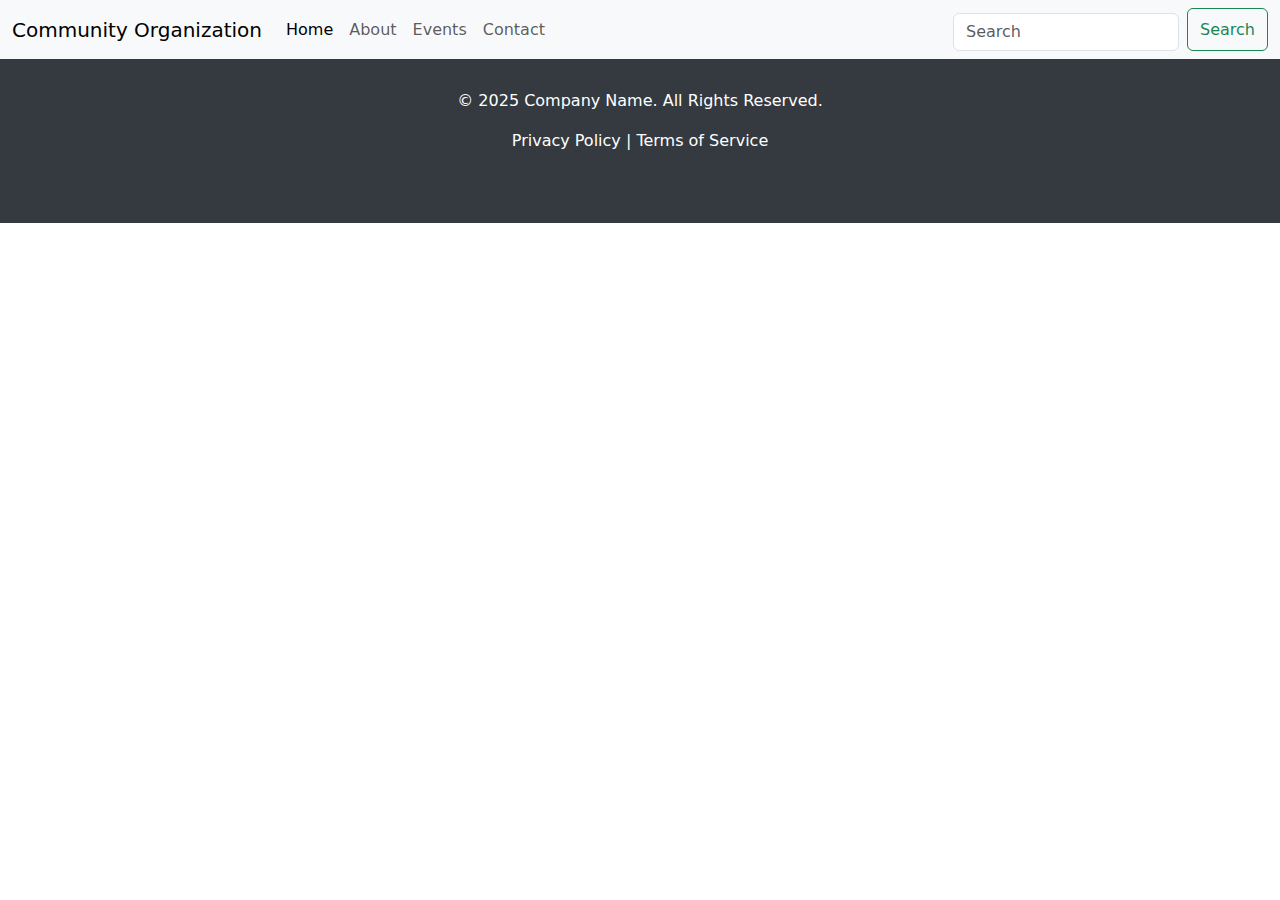
==== about.html @ 2da97edc "First Commit" ====
<!DOCTYPE html>
<html lang="en">

<head>
    <meta charset="UTF-8">
    <meta name="viewport" content="width=device-width, initial-scale=1.0">
    <title>Community Organization</title>
    <link href="https://cdn.jsdelivr.net/npm/bootstrap@5.3.3/dist/css/bootstrap.min.css" rel="stylesheet"
        integrity="sha384-QWTKZyjpPEjISv5WaRU9OFeRpok6YctnYmDr5pNlyT2bRjXh0JMhjY6hW+ALEwIH" crossorigin="anonymous">
        <link rel="stylesheet" href="./styles.css">
</head>

<body>
    <!-- Header -->
    <section>
        <nav class="navbar navbar-expand-lg bg-body-tertiary">
            <div class="container-fluid">
                <a class="navbar-brand" href="#">Community Organization</a>
                <button class="navbar-toggler" type="button" data-bs-toggle="collapse"
                    data-bs-target="#navbarSupportedContent" aria-controls="navbarSupportedContent"
                    aria-expanded="false" aria-label="Toggle navigation">
                    <span class="navbar-toggler-icon"></span>
                </button>
                <div class="collapse navbar-collapse" id="navbarSupportedContent">
                    <ul class="navbar-nav me-auto mb-2 mb-lg-0">
                        <li class="nav-item">
                            <a class="nav-link active" aria-current="page" href="./index.html">Home</a>
                        </li>
                        <li class="nav-item">
                            <a class="nav-link" href="./about.html">About</a>
                        </li>
                        <li class="nav-item">
                            <a class="nav-link" href="./events.html">Events</a>
                        </li>
                        <li class="nav-item">
                            <a class="nav-link" href="./contact.html">Contact</a>
                        </li>
                    </ul>
                    <form class="d-flex" role="search">
                        <input class="form-control me-2" type="search" placeholder="Search" aria-label="Search">
                        <button class="btn btn-outline-success" type="submit">Search</button>
                    </form>
                </div>
            </div>
        </nav>
    </section>
    <!-- Footer Section -->
    <footer class="footer">
        <div class="container text-center">
            <p>&copy; 2025 Company Name. All Rights Reserved.</p>
            <p>
                <a href="./privacy-policy.html">Privacy Policy</a> |
                <a href="./terms-of-service.html">Terms of Service</a>
            </p>
            <div class="social-icons mt-3">
                <a href="https://www.facebook.com" target="_blank" class="mx-2 text-primary">
                    <i class="fab fa-facebook fa-2x"></i>
                </a>
                <a href="https://www.twitter.com" target="_blank" class="mx-2 text-info">
                    <i class="fab fa-twitter fa-2x"></i>
                </a>
                <a href="https://www.linkedin.com" target="_blank" class="mx-2 text-primary">
                    <i class="fab fa-linkedin fa-2x"></i>
                </a>
                <a href="https://www.instagram.com" target="_blank" class="mx-2 text-danger">
                    <i class="fab fa-instagram fa-2x"></i>
                </a>
            </div>
        </div>
    </footer>
    <script src="https://cdn.jsdelivr.net/npm/@popperjs/core@2.11.8/dist/umd/popper.min.js"
        integrity="sha384-I7E8VVD/ismYTF4hNIPjVp/Zjvgyol6VFvRkX/vR+Vc4jQkC+hVqc2pM8ODewa9r"
        crossorigin="anonymous"></script>
    <script src="https://cdn.jsdelivr.net/npm/bootstrap@5.3.3/dist/js/bootstrap.min.js"
        integrity="sha384-0pUGZvbkm6XF6gxjEnlmuGrJXVbNuzT9qBBavbLwCsOGabYfZo0T0to5eqruptLy"
        crossorigin="anonymous"></script>
</body>

</html>
---- styles.css ----
h3 {
    display: "flex";
    justify-content: center;
    text-align: center;
    margin-bottom: 20px;
    font-family: 'Brush Script MT', cursive;
}

.poster-card {
    width: 100%;
    max-width: 400px;
    border-radius: 12px;
    overflow: hidden;
    box-shadow: 0 10px 20px rgba(0, 0, 0, 0.2), 0 6px 6px rgba(0, 0, 0, 0.15);
    transition: transform 0.3s ease, box-shadow 0.3s ease;
    margin: 0 auto;
}

.poster-card:hover {
    transform: translateY(-8px);
    box-shadow: 0 15px 25px rgba(0, 0, 0, 0.3), 0 10px 10px rgba(0, 0, 0, 0.2);
}

.poster {
    width: 100%;
    height: 320px;
    object-fit: cover;
    border-bottom: 3px solid #f0f0f0;
    cursor: pointer;
}

.poster-card .card-body {
    padding: 20px;
    text-align: center;
}

.poster-card .card-title {
    font-size: 1.4rem;
    font-weight: bold;
    margin-bottom: 10px;
}

.poster-card .card-text {
    font-size: 1rem;
    color: #555;
    margin-bottom: 15px;
    line-height: 1.6;
}

.poster-card .btn {
    font-size: 0.9rem;
    font-weight: bold;
    padding: 10px 20px;
    border-radius: 20px;
    background-color: #007bff;
    border: none;
    transition: background-color 0.3s ease, transform 0.3s ease;
}

.poster-card .btn:hover {
    background-color: #0056b3;
    transform: scale(1.05);
}

.event-date {
    display: flex;
    justify-content: center;
    align-items: center;
    position: relative;
    left: -10px;
    gap: 12px;
    margin-top: 20px;
    font-family: 'Arial', sans-serif;
    color: #333;
    padding: 12px 20px;
    border-radius: 10px;
}



.card-title {
    font-size: 1.2rem;
    font-weight: bold;
    color: #1466d3;
    text-transform: uppercase;
}

.date-day {
    font-size: 2rem;
    font-weight: bold;
    color: #f76c6c;
    background: #fff;
    padding: 8px 12px;
    border-radius: 50%;
}

.date-month,
.date-year {
    font-size: 1rem;
    font-weight: normal;
    color: #888;
    text-transform: uppercase;
}

.date-month {
    font-weight: bold;
    color: #333;
}

.date-year {
    font-size: 0.9rem;
    color: #666;
}

.footer {
    background-color: #343a40;
    color: #fff;
    padding: 30px 0;
}

.footer a {
    color: #fff;
    text-decoration: none;
}

.footer a:hover {
    text-decoration: underline;
}

.modal-header {
    background-color: #f8f9fa;
    color: #343a40;
}

.modal-title {
    font-weight: bold;
    font-size: 1.2rem;
}

.modal-body {
    padding: 20px;
}

.form-group label {
    font-weight: bold;
}

.form-control {
    margin-top: 5px;
}

.modal-footer {
    justify-content: space-between;
}

#bookTicketButton {
    background-color: #007bff;
    color: white;
}

#bookTicketButton:hover {
    background-color: #0056b3;
}

.custom-close-btn {
    background-color: #f5f5f5;
    border: none;
    border-radius: 50%;
    width: 35px;
    height: 35px;
    display: flex;
    align-items: center;
    justify-content: center;
    font-size: 20px;
    color: #333;
    cursor: pointer;
    box-shadow: 0 2px 4px rgba(0, 0, 0, 0.2);
    transition: all 0.3s ease;
}

.custom-close-btn:hover {
    background-color: #e0e0e0;
    color: #000;
    transform: scale(1.1);
}

.overlay-text {
    display: none;
}

.column {
    display: flex;
    gap: 10px
}

.events-section {
    padding: 2rem 0;
}

.event-item {
    border: 1px solid #ddd;
    border-radius: 8px;
    padding: 1rem;
    margin-bottom: 2rem;
    background-color: #f9f9f9;
    transition: box-shadow 0.3s ease;
}

.event-item:hover {
    box-shadow: 0 4px 8px rgba(0, 0, 0, 0.2);
}

.event-image img {
    width: 100%;
    height: auto;
    border-radius: 8px 8px 0 0;
}

.event-details h3 {
    font-size: 1.25rem;
    margin-top: 1rem;
    color: #333;
}

.event-details p {
    font-size: 0.9rem;
    margin: 0.5rem 0;
    color: #555;
}

.event-details .btn {
    margin-top: 0.5rem;
}

.event-item {
    border: 1px solid #ddd;
    border-radius: 8px;
    overflow: hidden;
    margin-bottom: 20px;
    box-shadow: 0 4px 8px rgba(0, 0, 0, 0.1);
}

.event-image {
    width: 100%;
    height: auto;
    overflow: hidden;
    border-radius: 8px;
    position: relative;
    box-shadow: 0 4px 8px rgba(0, 0, 0, 0.1);
}

.event-image img {
    width: 100%;
    height: 100%;
    object-fit: cover;
    border-radius: 8px;
    transition: transform 0.3s ease, filter 0.3s ease;
    cursor: pointer
}

.event-image img:hover {
    transform: scale(1.05);
    filter: brightness(0.9);
}


.main-card {
    box-shadow: 0 6px 12px rgba(0, 0, 0, 0.2);
}

/* .event-image {
    position: sticky;
    position: -webkit-sticky;
    top: 0;
} */

@media (min-width: 1200px) {

    .card-title-small-screen,
    .date-day-small-screen,
    .date-month-small-screen,
    .date-year-small-screen {
        display: none;
    }
}

@media (max-width: 1200px) {
    .showOrNotShow {
        display: none;
    }

    .event-date {
        display: block;
        margin-top: 10px;
    }

    .event-date .date-day,
    .event-date .date-month,
    .event-date .date-year {
        display: none;
        text-align: center;
        margin: -10px 0;
    }

    .card-text {
        overflow: hidden;
        text-overflow: ellipsis;
    }

    .poster-card {
        max-height: 150px;
    }

    .card-body {
        display: none;
    }

    .overlay-text {
        display: block;
    }

    .image-container {
        position: relative;
        display: inline-block;
        width: 100%;
        max-height: 250px;
    }

    .card-img-top {
        width: 100%;
        height: auto;
        display: block;
        object-fit: cover;
    }

    .image-container {
        position: relative;
        overflow: hidden;
    }

    .overlay-text {
        position: absolute;
        bottom: -100%;
        left: 50%;
        transform: translateX(-50%);
        color: white;
        text-shadow: 2px 2px 4px rgba(0, 0, 0, 0.7);
        text-align: center;
        font-size: 1.5rem;
        font-weight: bold;
        transition: bottom 0.5s ease;
    }

    .image-container img {
        display: block;
        width: 100%;
        height: auto;
        transition: transform 0.5s ease, opacity 0.5s ease, filter 0.5s ease;
    }

    .image-container:hover img {
        opacity: 0.7;
        transform: scale(1.05);
        filter: blur(2px);
    }


    .image-container:hover .overlay-text {
        bottom: 20%;
    }

    .image-container img {
        display: block;
        width: 100%;
        height: auto;
        transition: transform 0.5s ease;
    }

    .image-container:hover img {
        transform: scale(1.1);
    }




}
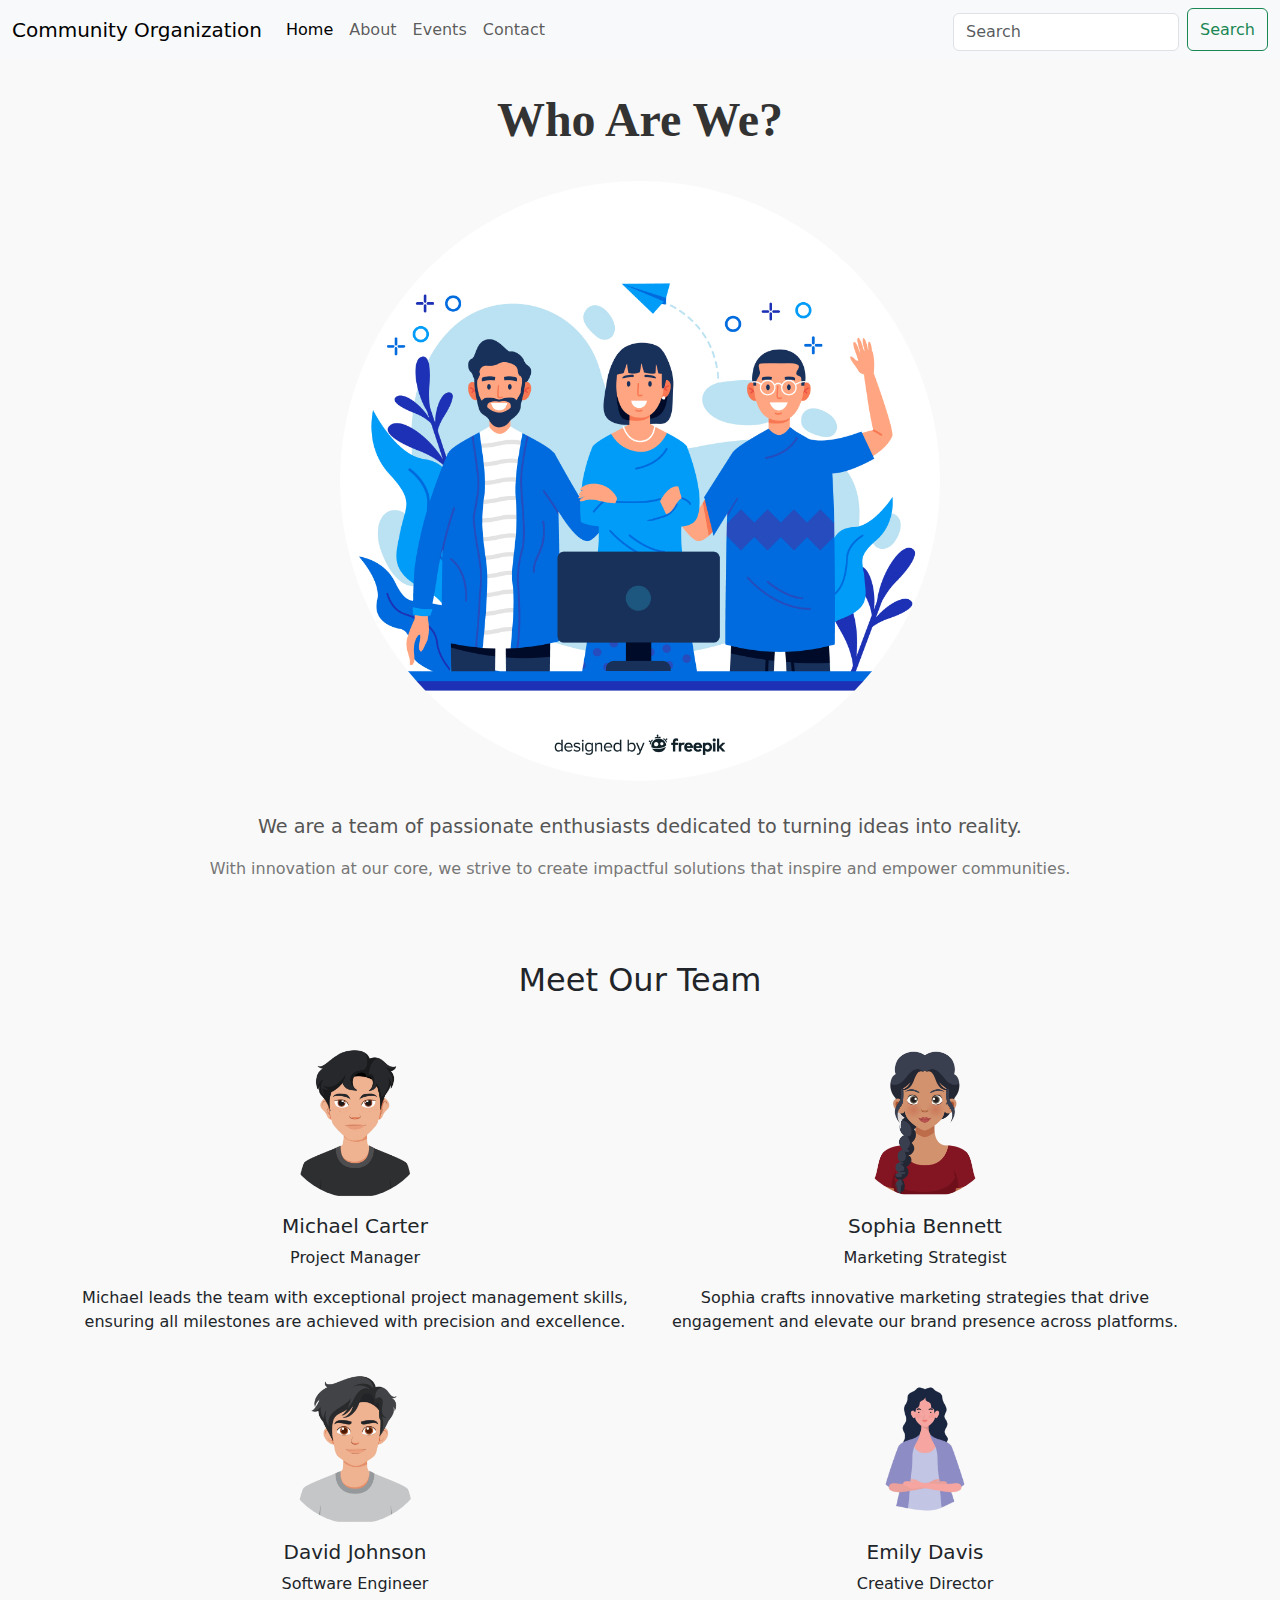
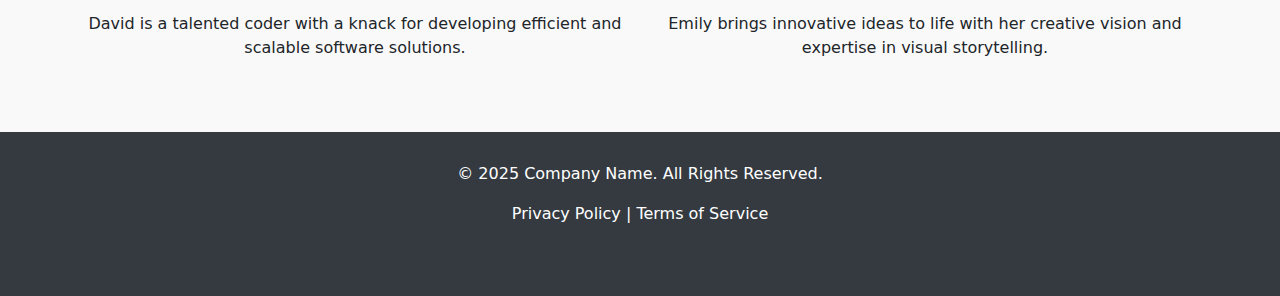
==== commit 4c6a5348: "Added an About Us page . Added new images and styles also." ====
--- a/about.html
+++ b/about.html
@@ -7,7 +7,7 @@
     <title>Community Organization</title>
     <link href="https://cdn.jsdelivr.net/npm/bootstrap@5.3.3/dist/css/bootstrap.min.css" rel="stylesheet"
         integrity="sha384-QWTKZyjpPEjISv5WaRU9OFeRpok6YctnYmDr5pNlyT2bRjXh0JMhjY6hW+ALEwIH" crossorigin="anonymous">
-        <link rel="stylesheet" href="./styles.css">
+    <link rel="stylesheet" href="./styles.css">
 </head>
 
 <body>
@@ -44,6 +44,88 @@
             </div>
         </nav>
     </section>
+    <!-- About Us  -->
+    <section>
+        <div style="text-align: center; padding: 2rem; background-color: #f9f9f9;">
+            <h3 class="display-5" style="font-weight: bold; color: #333;">Who Are We?</h3>
+            <div style="display: flex; justify-content: center; margin: 2rem 0;">
+                <img src="./assets/aboutus.jpg" class="rounded-circle custom-avatar" style="width: 600px;"
+                    alt="Avatar" />
+            </div>
+            <p class="lead" style="font-size: 1.2rem; color: #555; margin-bottom: 1rem;">
+                We are a team of passionate enthusiasts dedicated to turning ideas into reality.
+            </p>
+            <p style="font-size: 1rem; color: #777;">
+                With innovation at our core, we strive to create impactful solutions that inspire and empower
+                communities.
+            </p>
+        </div>
+
+    </section>
+    <!-- Team -->
+    <!-- Team Section -->
+    <section style="padding: 2rem 0; background-color: #f9f9f9;">
+        <div class="container">
+            <h2 class="text-center mb-5">Meet Our Team</h2>
+            <div class="row">
+                <!-- Team Member 1 -->
+                <div class="col-md-6 mb-4">
+                    <div class="media">
+                        <img src="./assets/male_vector.png" alt="Team Member 1" class="rounded-circle center-small"
+                            style="width: 150px; height: 150px; object-fit: contain;">
+                        <div class="media-body">
+                            <h5 class="mt-0">Michael Carter</h5>
+                            <p>Project Manager</p>
+                            <p>Michael leads the team with exceptional project management skills, ensuring all
+                                milestones
+                                are achieved with precision and excellence.</p>
+                        </div>
+                    </div>
+                </div>
+                <!-- Team Member 2 -->
+                <div class="col-md-6 mb-4">
+                    <div class="media">
+                        <img src="./assets/woman_vector.png" alt="Team Member 2" class="rounded-circle center-small"
+                            style="width: 150px; height: 150px; object-fit: contain;">
+                        <div class="media-body">
+                            <h5 class="mt-0">Sophia Bennett</h5>
+                            <p>Marketing Strategist</p>
+                            <p>Sophia crafts innovative marketing strategies that drive engagement and elevate our brand
+                                presence across platforms.</p>
+                        </div>
+                    </div>
+                </div>
+                <!-- Team Member 3 -->
+                <div class="col-md-6 mb-4">
+                    <div class="media">
+                        <img src="./assets/male_vector1.png" alt="Team Member 3" class="rounded-circle center-small"
+                            style="width: 150px; height: 150px; object-fit: contain;">
+                        <div class="media-body">
+                            <h5 class="mt-0">David Johnson</h5>
+                            <p>Software Engineer</p>
+                            <p>David is a talented coder with a knack for developing efficient and scalable software
+                                solutions.</p>
+                        </div>
+                    </div>
+                </div>
+                <!-- Team Member 4 -->
+                <div class="col-md-6 mb-4">
+                    <div class="media">
+                        <img src="./assets/woman_vector1.png" alt="Team Member 4" class="rounded-circle center-small"
+                            style="width: 150px; height: 150px; object-fit: contain;">
+                        <div class="media-body">
+                            <h5 class="mt-0">Emily Davis</h5>
+                            <p>Creative Director</p>
+                            <p>Emily brings innovative ideas to life with her creative vision and expertise in visual
+                                storytelling.</p>
+                        </div>
+                    </div>
+                </div>
+            </div>
+        </div>
+    </section>
+
+
     <!-- Footer Section -->
     <footer class="footer">
         <div class="container text-center">
--- a/styles.css
+++ b/styles.css
@@ -268,13 +268,42 @@
     box-shadow: 0 6px 12px rgba(0, 0, 0, 0.2);
 }
 
-/* .event-image {
-    position: sticky;
-    position: -webkit-sticky;
-    top: 0;
-} */
+.poster-card-events {
+    display: none
+}
+
+@media (max-width: 768px) {
+    .poster-card-events {
+        display: block;
+        width: 100%;
+        height: 100px;
+        max-width: 500px;
+        border-radius: 12px;
+        overflow: hidden;
+        box-shadow: 0 10px 20px rgba(0, 0, 0, 0.2), 0 6px 6px rgba(0, 0, 0, 0.15);
+        transition: transform 0.3s ease, box-shadow 0.3s ease;
+        margin: 0 auto;
+        margin-bottom: 10px;
+    }
+}
+
+.media {
+    display: flex;
+    flex-direction: column;
+    justify-content: center;
+    align-items: center;
+    text-align: center;
+}
+
+.media img {
+    margin-bottom: 1rem;
+}
 
 @media (min-width: 1200px) {
+
+    .adjust-size {
+        padding-top: 1.3rem;
+    }
 
     .card-title-small-screen,
     .date-day-small-screen,
@@ -285,6 +314,28 @@
 }
 
 @media (max-width: 1200px) {
+
+    .media {
+        display: flex;
+        flex-direction: column;
+        justify-content: center;
+        align-items: center;
+        text-align: center;
+    }
+
+    .media img {
+        margin-bottom: 1rem;
+    }
+
+
+    .custom-avatar {
+        display: none;
+    }
+
+    .adjust-size {
+        padding-top: 1.3rem;
+    }
+
     .showOrNotShow {
         display: none;
     }
@@ -340,7 +391,7 @@
 
     .overlay-text {
         position: absolute;
-        bottom: -100%;
+        bottom: -50%;
         left: 50%;
         transform: translateX(-50%);
         color: white;
